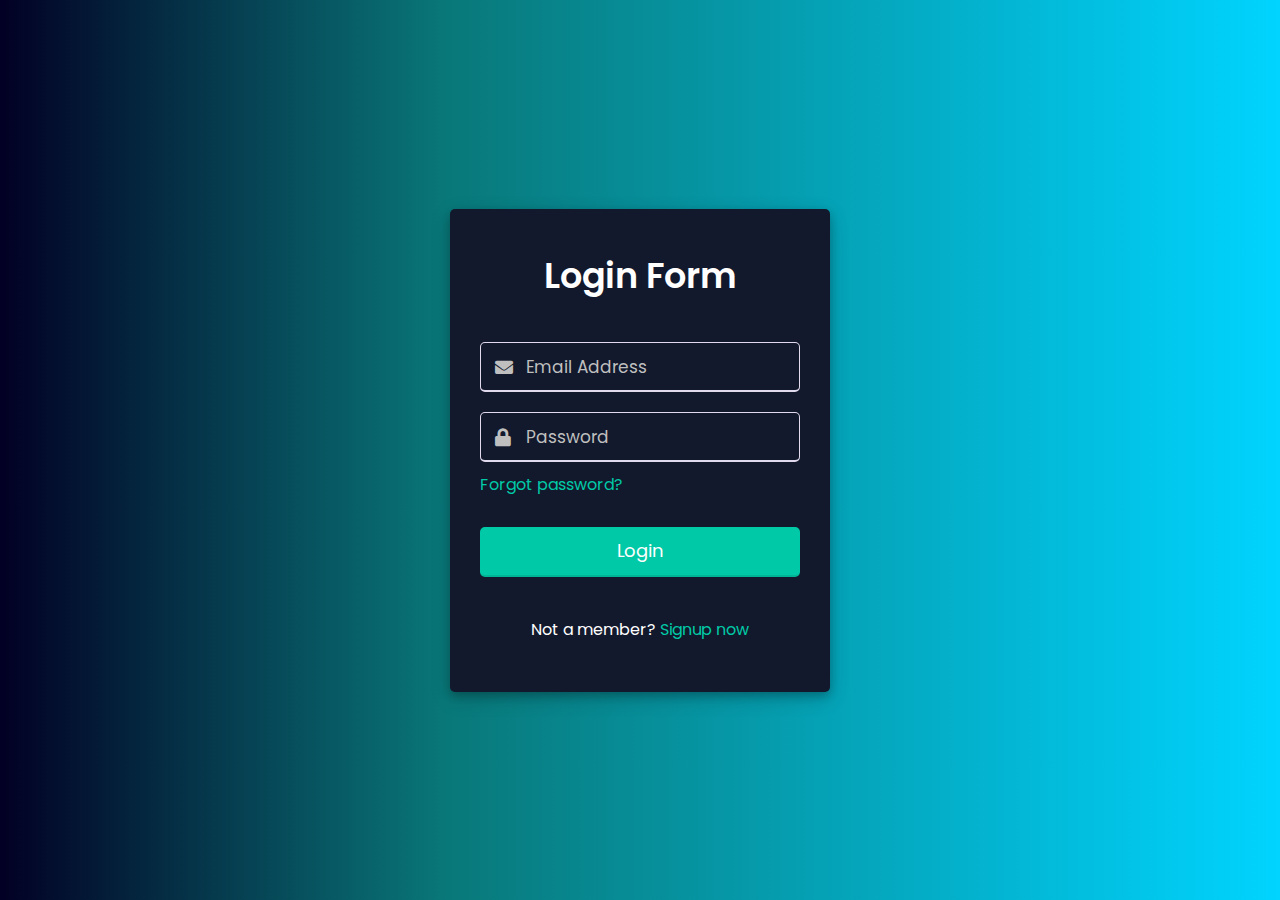
==== loginpage.html @ d2ce38d0 "new" ====
<!DOCTYPE html>
<html>
<head>
  <meta charset="UTF-8">
  <meta name="viewport" content="width=device-width, initial-scale=1.0">
  <title>Login Form validation</title>
  <link rel="stylesheet" href="styles.css">
  <link rel="stylesheet" href="https://cdnjs.cloudflare.com/ajax/libs/font-awesome/5.15.3/css/all.min.css"/>
  <script>
    function myfunction(){
        alert("Login success")
    }
  </script>
</head>
<body>
  <div class="container">
  <div class="wrapper">
    <header>Login Form</header>
    <form action="">
      <div class="field email">
        <div class="input-area">
          <input type="text" placeholder="Email Address">
          <i class="icon fas fa-envelope"></i>
          <i class="error error-icon fas fa-exclamation-circle"></i>
        </div>
        <div class="error error-txt">Email can't be blank</div>
      </div>
      <div class="field password">
        <div class="input-area">
          <input type="password" placeholder="Password">
          <i class="icon fas fa-lock"></i>
          <i class="error error-icon fas fa-exclamation-circle"></i>
        </div>
        <div class="error error-txt">Password can't be blank</div>
      </div>
      <div class="pass-txt"><a href="#">Forgot password?</a></div>
      <!-- <input type="submit" value="Login" onclick="myFunction()"> -->
      <input type="submit" value="Login" >
    </form>
    <div class="sign-txt">Not a member? <a href="Signup.html">Signup now</a></div>
  <script src="validation.js"></script>
</body>
</html>
---- styles.css ----
@import url('https://fonts.googleapis.com/css2?family=Poppins:wght@400;500;600&display=swap');
*{
  margin: 0;
  padding: 0;
  box-sizing: border-box;
  font-family: "Poppins", sans-serif;
}
body{
  width: 100%;
  height: 100vh;
  display: flex;
  align-items: center;
  justify-content: center;
  background: linear-gradient(90deg, rgba(2,0,36,1) 0%, rgba(9,120,121,1) 35%, rgba(0,212,255,1) 100%);
}
::selection{
  color: #fff;
  background: #00C9A7;
}
.wrapper{
  width: 380px;
  padding: 40px 30px 50px 30px;
  background: #12192c;
  border-radius: 5px;
  text-align: center;
  box-shadow: 0 4px 8px 0 rgba(0, 0, 0, 0.2), 0 6px 20px 0 rgba(0, 0, 0, 0.19);
}
.wrapper header{
  font-size: 35px;
  font-weight: 600;
  color: #fff;
}
.wrapper form{
  margin: 40px 0;
}
form .field{
  width: 100%;
  margin-bottom: 20px;
}
form .field.shake{
  animation: shake 0.3s ease-in-out;
}
@keyframes shake {
  0%, 100%{
    margin-left: 0px;
  }
  20%, 80%{
    margin-left: -12px;
  }
  40%, 60%{
    margin-left: 12px;
  }
}
form .field .input-area{
  height: 50px;
  width: 100%;
  position: relative;
}
form input{
  width: 100%;
  height: 100%;
  outline: none;
  padding: 0 45px;
  font-size: 18px;
  background: none;
  color: #e1d9ec;
  border-radius: 5px;
  border: 1px solid #e1d9ec;
  border-bottom-width: 2px;
  transition: all 0.2s ease;
}
form .field input:focus,
form .field.valid input{
  border-color: #00C9A7;
}
form .field.shake input,
form .field.error input{
  border-color: #dc3545;
}
.field .input-area i{
  position: absolute;
  top: 50%;
  font-size: 18px;
  pointer-events: none;
  transform: translateY(-50%);
}
.input-area .icon{
  left: 15px;
  color: #bfbfbf;
  transition: color 0.2s ease;
}
.input-area .error-icon{
  right: 15px;
  color: #dc3545;
}
form input:focus ~ .icon,
form .field.valid .icon{
  color: #00C9A7;
}
form .field.shake input:focus ~ .icon,
form .field.error input:focus ~ .icon{
  color: #bfbfbf;
}
form input::placeholder{
  color: #bfbfbf;
  font-size: 17px;
}
form .field .error-txt{
  color: #dc3545;
  text-align: left;
  margin-top: 5px;
}
form .field .error{
  display: none;
}
form .field.shake .error,
form .field.error .error{
  display: block;
}
form .pass-txt{
  text-align: left;
  margin-top: -10px;
}
.wrapper a{
  color: #00C9A7;
  text-decoration: none;
}
.wrapper a:hover{
  text-decoration: underline;
}
form input[type="submit"]{
  height: 50px;
  margin-top: 30px;
  color: #fff;
  padding: 0;
  border: none;
  background: #00C9A7;
  cursor: pointer;
  border-bottom: 2px solid rgba(0,0,0,0.1);
  transition: all 0.3s ease;
}
form input[type="submit"]:hover{
  background: #22E4AC;
}
.sign-txt{
  color: #fff;
}
.credit{
    margin-top: 20px;
    text-align: center;
    color: #000;
    font-family: 'Trebuchet MS', 'Lucida Sans Unicode', 'Lucida Grande', 'Lucida Sans', Arial, sans-serif;
}
.credit a{
    text-decoration: none;
    color:#000;
    font-weight: bold;
}
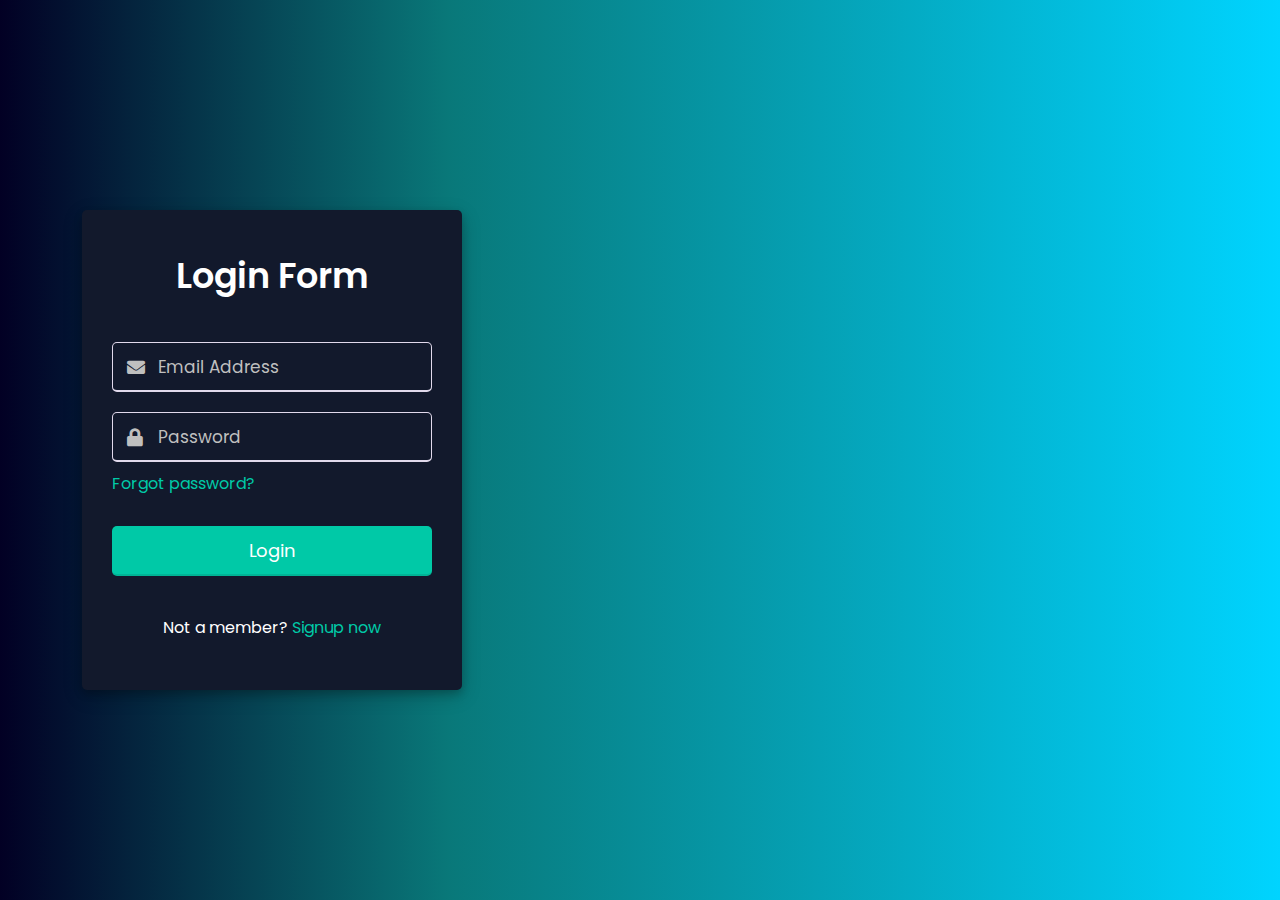
==== commit 9dae3174: "new1" ====
--- a/loginpage.html
+++ b/loginpage.html
@@ -6,6 +6,8 @@
   <title>Login Form validation</title>
   <link rel="stylesheet" href="styles.css">
   <link rel="stylesheet" href="https://cdnjs.cloudflare.com/ajax/libs/font-awesome/5.15.3/css/all.min.css"/>
+  <link href="https://cdn.jsdelivr.net/npm/bootstrap@5.3.3/dist/css/bootstrap.min.css" rel="stylesheet" integrity="sha384-QWTKZyjpPEjISv5WaRU9OFeRpok6YctnYmDr5pNlyT2bRjXh0JMhjY6hW+ALEwIH" crossorigin="anonymous">
+  <script src="https://cdn.jsdelivr.net/npm/bootstrap@5.3.3/dist/js/bootstrap.bundle.min.js" integrity="sha384-YvpcrYf0tY3lHB60NNkmXc5s9fDVZLESaAA55NDzOxhy9GkcIdslK1eN7N6jIeHz" crossorigin="anonymous"></script>
   <script>
     function myfunction(){
         alert("Login success")
